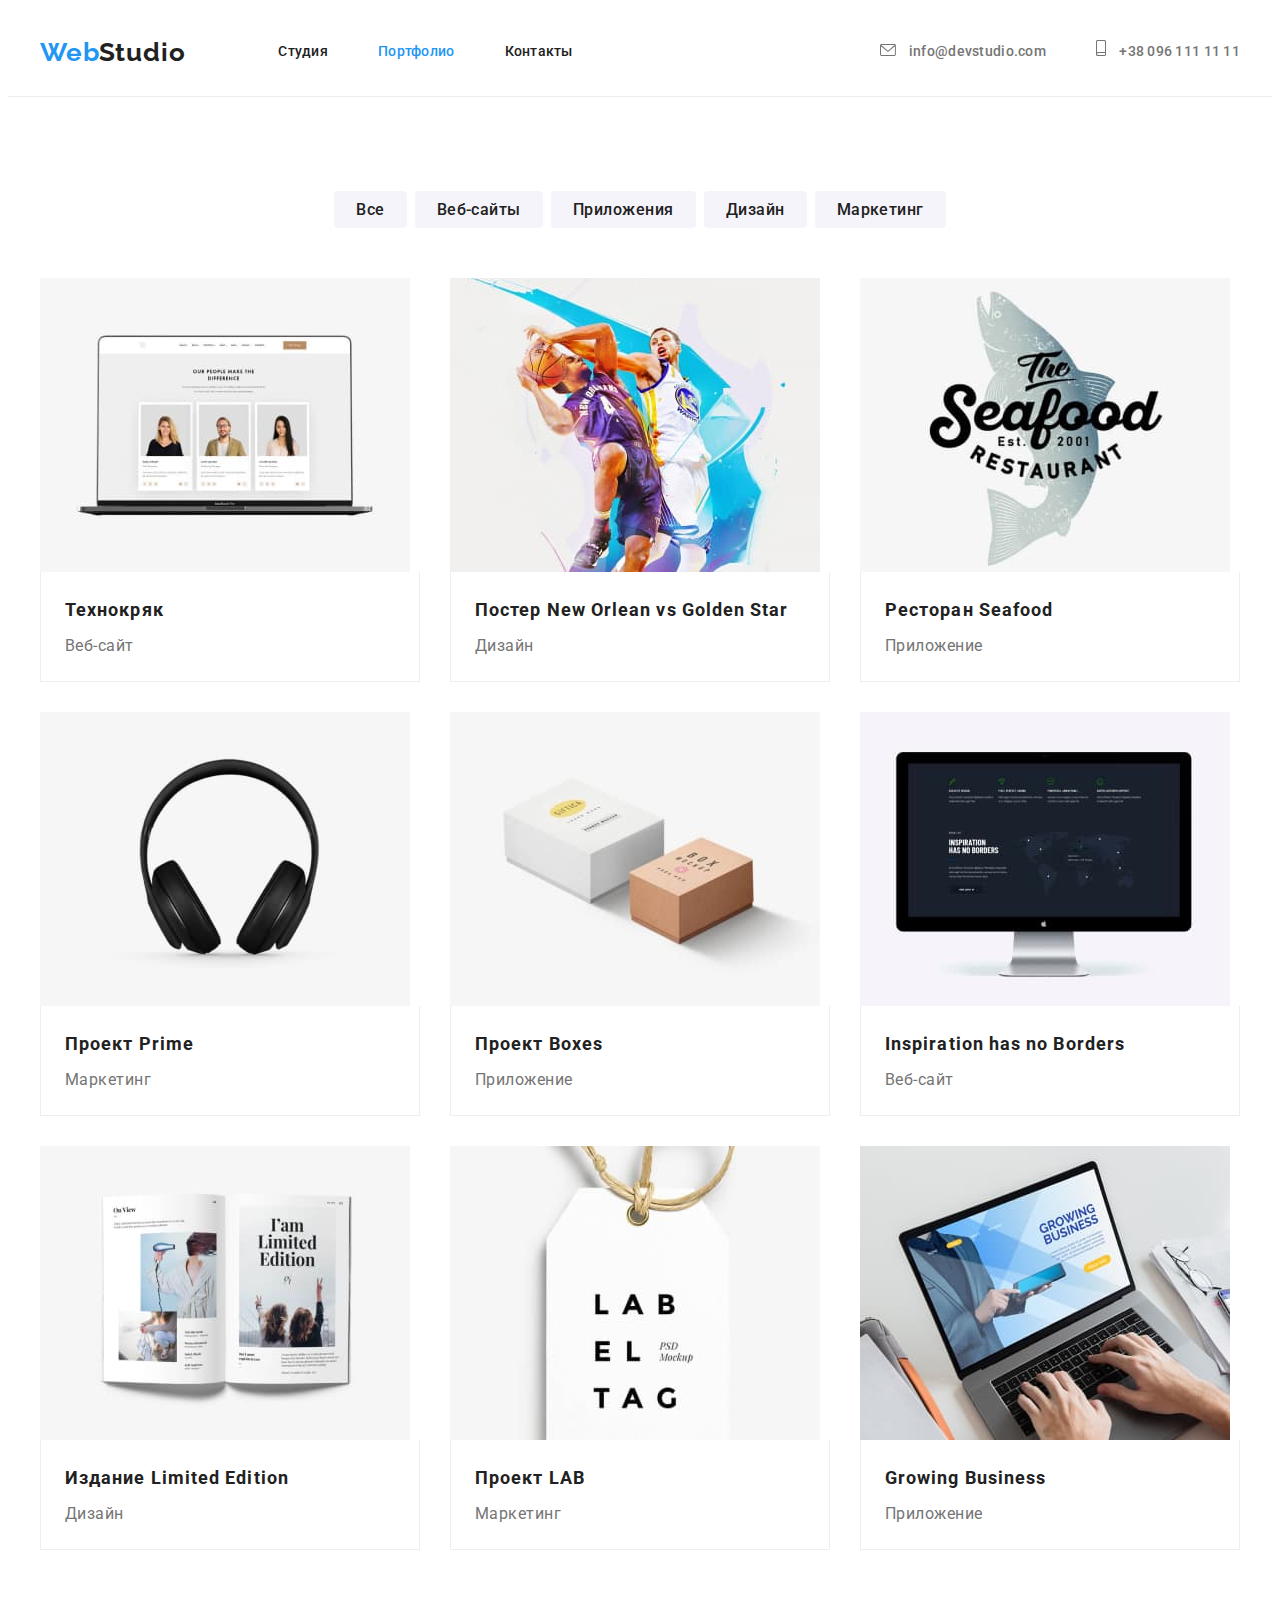
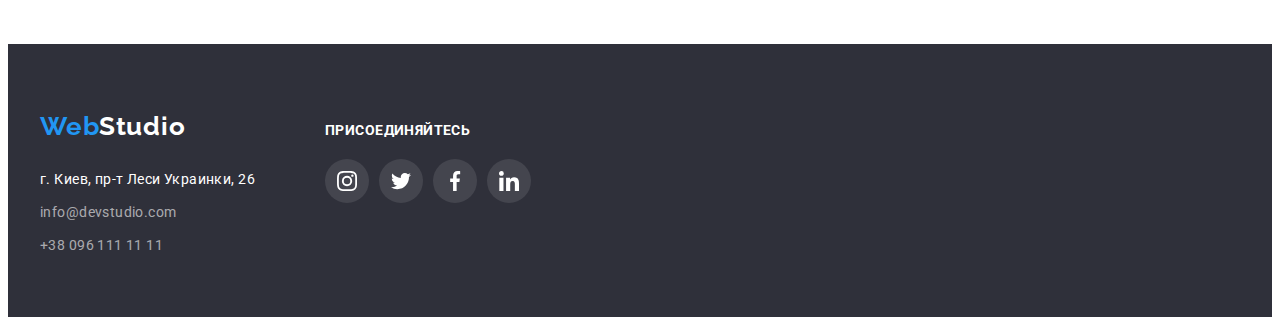
==== portfolio.html @ 568bda75 "Начало работы" ====
<!DOCTYPE html>
<html lang="en">
  <head>
    <meta charset="UTF-8" />
    <meta http-equiv="X-UA-Compatible" content="IE=edge" />
    <meta name="viewport" content="width=device-width, initial-scale=1.0" />
    <title>Portfolio</title>
    <link
      href="https://fonts.googleapis.com/css2?family=Montserrat:wght@400;700&family=Raleway:wght@700&family=Roboto:wght@400;500;700;900&display=swap"
      rel="stylesheet"
    />
    <link
      rel="stylesheet"
      href="https://cdnjs.cloudflare.com/ajax/libs/modern-normalize/1.1.0/modern-normalize.min.css"
      integrity="sha512-wpPYUAdjBVSE4KJnH1VR1HeZfpl1ub8YT/NKx4PuQ5NmX2tKuGu6U/JRp5y+Y8XG2tV+wKQpNHVUX03MfMFn9Q=="
      crossorigin="anonymous"
      referrerpolicy="no-referrer"
    />
    <link rel="stylesheet" href="./css/styles.css" />
  </head>
  <body>
    <header class="header-page">
      <div class="conteiner main-nav">
        <nav class="site-nav">
          <a href="./index.html" class="logo">
            <span class="first-name">Web</span>
            <span class="second-name">Studio</span>
          </a>
          <ul class="nav-text">
            <li class="item">
              <a href="./index.html" class="link">Студия</a>
            </li>
            <li class="item">
              <a href="./portfolio.html" class="link current">Портфолио</a>
            </li>
            <li class="item"><a href="" class="link">Контакты</a></li>
          </ul>
        </nav>
        <div>
          <ul class="contacts">
            <li class="item">
              <a href="mailto:info@devstudio.com" class="contacts-link icon-envelope"
                >
                <svg class="envelope">
                      <use href="./images/icons/icons.svg#icon-envelope"></use>
                    </svg> 
                info@devstudio.com</a
              >
            </li>
            <li class="item">
              <a href="tel:+380961111111" class="contacts-link icon-smartphone"
                >
                <svg class="smartphone">
                      <use href="./images/icons/icons.svg#icon-smartphone"></use>
                    </svg> 
                +38 096 111 11 11</a
              >
            </li>
          </ul>
        </div>
      </div>
    </header>
    <main>
      <section class="filter-page">
        <div class="conteiner button-box">
          <h1 class="filter visually-hidden">Фильтр</h1>
          <ul class="filter-list">
            <li class="version">
              <button type="button" class="filter-items">Все</button>
            </li>
            <li class="version">
              <button type="button" class="filter-items">Веб-сайты</button>
            </li>
            <li class="version">
              <button type="button" class="filter-items">Приложения</button>
            </li>
            <li class="version">
              <button type="button" class="filter-items">Дизайн</button>
            </li>
            <li class="version">
              <button type="button" class="filter-items">Маркетинг</button>
            </li>
          </ul>

          <h2 class="work visually-hidden">Наши работы</h2>
          <ul class="filter-card">
            <li class="card-item">
              <a href="./index.html">
                <img
                  src="./images/portfolio-img/img1.jpg"
                  alt="Ноутбук с загруженым сайтом"
                  width="370"
                />
                <div class="card-descripcion">
                  <h2 class="filter-name">Технокряк</h2>
                  <p class="filter-text">Веб-сайт</p>
                </div>
              </a>
            </li>
            <li class="card-item">
              <a href="./index.html" class="work-card">
                <img
                  src="./images/portfolio-img/img2.jpg"
                  alt="Постер 2 баскетболиста"
                  width="370"
                />
                <div class="card-descripcion">
                  <h2 class="filter-name">Постер New Orlean vs Golden Star</h2>
                  <p class="filter-text">Дизайн</p>
                </div>
              </a>
            </li>
            <li class="card-item">
              <a href="./index.html" class="work-card">
                <img
                  src="./images/portfolio-img/img3.jpg"
                  alt="Логотип ресторана"
                  width="370"
                />
                <div class="card-descripcion">
                  <h2 class="filter-name">Ресторан Seafood</h2>
                  <p class="filter-text">Приложение</p>
                </div>
              </a>
            </li>
            <li class="card-item">
              <a href="./index.html" class="work-card">
                <img
                  src="./images/portfolio-img/img4.jpg"
                  alt="Наушники"
                  width="370"
                />
                <div class="card-descripcion">
                  <h2 class="filter-name">Проект Prime</h2>
                  <p class="filter-text">Маркетинг</p>
                </div>
              </a>
            </li>
            <li class="card-item">
              <a href="./index.html" class="work-card">
                <img
                  src="./images/portfolio-img/img5.jpg"
                  alt="Серая и белая коробка"
                  width="370"
                />
                <div class="card-descripcion">
                  <h2 class="filter-name">Проект Boxes</h2>
                  <p class="filter-text">Приложение</p>
                </div>
              </a>
            </li>
            <li class="card-item">
              <a href="./index.html" class="work-card">
                <img
                  src="./images/portfolio-img/img6.jpg"
                  alt="Монитор с загруженым сайтом"
                  width="370"
                />
                <div class="card-descripcion">
                  <h2 class="filter-name">Inspiration has no Borders</h2>
                  <p class="filter-text">Веб-сайт</p>
                </div>
              </a>
            </li>
            <li class="card-item">
              <a href="./index.html" class="work-card">
                <img
                  src="./images/portfolio-img/img7.jpg"
                  alt="Брошура с картинками "
                  width="370"
                />
                <div class="card-descripcion">
                  <h2 class="filter-name">Издание Limited Edition</h2>
                  <p class="filter-text">Дизайн</p>
                </div>
              </a>
            </li>
            <li class="card-item">
              <a href="./index.html" class="work-card">
                <img
                  src="./images/portfolio-img/img8.jpg"
                  alt="Пример етикетки"
                  width="370"
                />
                <div class="card-descripcion">
                  <h2 class="filter-name">Проект LAB</h2>
                  <p class="filter-text">Маркетинг</p>
                </div>
              </a>
            </li>
            <li class="card-item">
              <a href="./index.html" class="work-card">
                <img
                  src="./images/portfolio-img/img9.jpg"
                  alt="Ноутбук с открытым приложением"
                  width="370"
                />
                <div class="card-descripcion">
                  <h2 class="filter-name">Growing Business</h2>
                  <p class="filter-text">Приложение</p>
                </div>
              </a>
            </li>
          </ul>
        </div>
      </section>
    </main>

    <footer class="bottom-of-page">
      <div class="conteiner footer-page">
        <div class="footer-page-item">
          <a href="./index.html" class="footer-logo">
            <span class="first-name">Web</span>
            <span class="second-white-name">Studio</span>
          </a>
          <address class="footer-address">
            <ul>
              <li class="footer-link">
                <a
                  href="https://goo.gl/maps/RnnbkNrS6wdJZtrh9"
                  class="map-link"
                  target="_blank"
                  rel="noopener nofollow noreferrer"
                  >г. Киев, пр-т Леси Украинки, 26</a
                >
              </li>
              <li class="footer-link">
                <a href="mailto:info@devstudio.com" class="contacts-link-fut"
                  >info@devstudio.com</a
                >
              </li>
              <li class="footer-link">
                <a href="tel:+380961111111" class="contacts-link-fut"
                  >+38 096 111 11 11</a
                >
              </li>
            </ul>
          </address>
        </div>
        <div class="footer-page-item">
          <h3 class="join">присоединяйтесь</h3>
          <ul class="footer-soc-list">
            <li class="footer-soc-item">
              <a href="" class="footer-soc-link">
                <svg class="footer-soc-icon" width="20" height="20">
                  <use href="./images/icons/icons.svg#icon-instagram"></use>
                </svg>
              </a>
            </li>
            <li class="footer-soc-item">
              <a class="footer-soc-link" href="">
                <svg class="footer-soc-icon" width="20" height="20">
                  <use href="./images/icons/icons.svg#icon-twitter"></use>
                </svg>
              </a>
            </li>
            <li class="footer-soc-item">
              <a class="footer-soc-link" href="">
                <svg class="footer-soc-icon" width="20" height="20">
                  <use href="./images/icons/icons.svg#icon-facebook"></use>
                </svg>
              </a>
            </li>
            <li class="footer-soc-item">
              <a class="footer-soc-link" href="">
                <svg class="footer-soc-icon" width="20" height="20">
                  <use href="./images/icons/icons.svg#icon-linkedin"></use>
                </svg>
              </a>
            </li>
          </ul>
        </div>
      </div>
    </footer>
  </body>
</html>
---- css/styles.css ----
/* ---ТИПОГРАФИЯ--- */
/* вторичный цвет текста, заголовки color: #212121;  --secondary-text-color: #212121;*/
/* цвет контактов футере color:  --secondary-contacts-color: rgba(255, 255, 255, 0.6); */
/* основной цвет текста (параграфы) color:#757575  --primary-text-color--*/
/* цвет  текста при ховер color: --accent-color-text: #2196F3; */

/* ---ЦВЕТОГРАФИЯ--- */
/* цет секции герой и футер background:  --background-secondery-color: #2F303A; */
/* основной цвет на странице студии и портфолио background:  --primari-bacground-color: #ffffff; */
/* цвет секции с работниками background: ---bacground-staff-color: #F5F4FA; */
/* цвет кнопки при hover: --bacground-hover-button:#188ce8; */
/* цвет рамки хедера --bordter-color: #ececec; */

/* ---ГЕОМЕТРИЯ--- */
/* отступы между карточками портфолио: --card-gap: 20px; */
/* рамка карточек в портфолио : --border-portfolio: 1px solid rgba(238, 238, 238, 1); */
:root {
  --primary-text-color: #757575;
  --primari-bacground-color: #ffffff;
  --background-secondery-color: #2f303a;
  --bacground-staff-color: #f5f4fa;
  --accent-color-text: #2196f3;
  --secondary-text-color: #212121;
  --secondary-contacts-color: rgba(255, 255, 255, 0.6);
  --bacground-hover-button: #188ce8;
  --border-color: #ececec;
  --card-gap: 30px;
  --border-portfolio: 1px solid rgba(238, 238, 238, 1);
}

body {
  font-family: Roboto, sans-serif;
  font-weight: 400;
  font-size: 14px;
  letter-spacing: 0.03em;

  background-color: var(--primari-bacground-color);
  color: var(--primary-text-color);
}

a {
  font-style: normal;
  text-decoration: none;
}
h1,
h2,
h3,
h4,
h5,
h6 {
  margin-top: 0px;
  margin-bottom: 0px;
}
p {
  margin-top: 0px;
  margin-bottom: 0px;
}
ul {
  list-style: none;
  padding-left: 0px;
  margin-top: 0px;
  margin-bottom: 0px;
}
img {
  display: block;
  max-width: 100%;
  height: auto;
}

.section {
  padding-top: 94px;
  padding-bottom: 94px;
}

/* ----HEADER---- */
/* логотип */

.first-name,
.second-name,
.second-white-name {
  font-family: "Raleway";
  font-weight: 700;
  font-size: 26px;
  line-height: 1.7;
  letter-spacing: 0.03em;

  width: 145px;
}

.first-name {
  color: #2196f3;
  margin-right: -4px;
}
.second-name {
  color: var(--secondary-text-color);
}
.second-white-name {
  color: var(--primari-bacground-color);
}

/* ссылки на страницы */
.link {
  color: var(--secondary-text-color);
}
.site-nav,
.link:hover,
.site-nav,
.link:focus {
  color: var(--accent-color-text);
}

.site-nav .link.current {
  color: var(--accent-color-text);
}
.site-nav,
.contacts {
  font-weight: 500;
  font-size: 14px;
  line-height: 1.7;
  letter-spacing: 0.02em;
}

/* ссылки на контакты */
.contacts-link,
.contacts-link-fut,
.map-link {
  line-height: 1.7;
  list-style: none;
}
.contacts-link {
  color: var(--primary-text-color);
}

.contacts-link-fut {
  color: var(--secondary-contacts-color);
}

.contacts-link:hover {
  color: var(--accent-color-text);
}
.contacts-link:focus {
  color: var(--accent-color-text);
}
.contacts-link-fut:hover,
.contacts-link-fut:focus {
  color: var(--accent-color-text);
}

.map-link {
  color: var(--primari-bacground-color);
}
.map-link:hover,
.map-link:focus {
  color: var(--accent-color-text);
}

.conteiner {
  width: 1200px;
  padding-right: 15px;
  padding-left: 15px;
  margin-right: auto;
  margin-left: auto;
}
.main-nav {
  display: flex;
  align-items: center;
}
.header-page {
  border-bottom: 1px solid var(--border-color);
  /* фиксация хедера при прокрутке */
  /* position: fixed;
  top: 0;
  z-index: 100;
  width: 100%;
  background-color: white; */
}
.site-nav {
  display: flex;
  align-items: center;
  margin-right: auto;
}
.nav-text {
  display: flex;
  padding-left: 0;
  margin-left: 93px;
}

.nav-text .item + .item {
  margin-left: 50px;
}
/* .nav-text .item:not(:last-child) {
    margin-right : 50px;
} */

.item .link {
  display: block;
  padding-top: 32px;
  padding-bottom: 32px;
}
/* .contacts-link {
  display: block;
  padding-top: 32px;
    padding-bottom: 32px;
} */
.contacts {
  display: flex;
  padding-left: 0px;
}
.contacts .item + .item {
  margin-left: 50px;
}
/* --ICON-HEADER-- */
.envelope {
  width: 16px;
  height: 12px;
  margin-right: 10px;
  fill: var(--primary-text-color);
}

.smartphone {
  width: 10px;
  height: 16px;
  margin-right: 10px;
  fill: var(--primary-text-color);
}

.icon-envelope:hover .envelope,
.icon-envelope:focus .envelope {
  fill: var(--accent-color-text);
}

.icon-smartphone:hover .smartphone,
.icon-smartphone:focus .smartphone {
  fill: var(--accent-color-text);
}

/* ----HERO---- */
.hero {
  text-align: center;
  background-color: var(--background-secondery-color);
  padding-top: 200px;
  padding-bottom: 200px;
}

.hero-title {
  margin-bottom: 30px;

  font-weight: 900;
  font-size: 44px;
  line-height: 1.4;
  text-align: center;
  letter-spacing: 0.06em;
  text-transform: uppercase;

  color: var(--primari-bacground-color);
}
.hero-button {
  padding-top: 10px;
  padding-right: 32px;
  padding-bottom: 10px;
  padding-left: 32px;
  border-radius: 4px;
  border: none;
  font-weight: 700;
  font-size: 16px;
  line-height: 1.9;
  letter-spacing: 0.06em;
  background-color: var(--accent-color-text);
  color: var(--primari-bacground-color);
  cursor: pointer;
}
.hero-button:hover,
.hero-button:focus {
  background-color: var(--bacground-hover-button);
}
.hero {
  max-width: 1600px;
  margin-right: auto;
  margin-left: auto;
  background-repeat: no-repeat;
  background-image: linear-gradient(
      to right,
      rgba(47, 48, 58, 0.4),
      rgba(47, 48, 58, 0.4)
    ),
    url(../images/background-image/hero-bg.jpg);
  background-size: cover;
}

/*  CONTEINER-FEATURES */
.features-page {
  padding-top: 94px;
  padding-bottom: 94px;
}
.visually-hidden {
  position: absolute;
  width: 1px;
  height: 1px;
  margin: -1px;
  border: 0;
  padding: 0;
  white-space: nowrap;
  clip-path: inset(100%);
  clip: rect(0 0 0 0);
  overflow: hidden;
}
.features-item {
  display: flex;
  line-height: 1.7;
}

.features-text {
  width: 270px;
}
.features-text:not(:last-child) {
  margin-right: 30px;
}

.features-title {
  margin-bottom: 10px;

  font-weight: 700;
  font-size: 14px;
  line-height: 1.7;
  letter-spacing: 0.03em;
  text-transform: uppercase;

  color: var(--secondary-text-color);
}

/* --FEATURES-ICON */

.features-icon {
  width: 270px;
  height: 120px;
  margin-bottom: 30px;
  display: inline-flex;
  justify-content: center;
  align-items: center;
  background: #f5f4fa;
  border-radius: 4px;
}

/*  ---MAIN--- */
.specialization {
  margin-bottom: 50px;
}

.specialization-page {
  padding-bottom: 94px;
}

.pictures {
  display: flex;
}
.pictures-items:not(:last-child) {
  margin-right: 30px;
}

.features,
.specialization,
.staff,
.clients-title {
  font-weight: 700;
  font-size: 36px;
  line-height: 1.16;
  text-align: center;
  letter-spacing: 0.03em;

  color: #212121;
}
/* ---STAFF--- */

.staff-items {
  display: flex;
}
/* .staff-items > .list-of-staff {
 
} */
.list-of-staff:not(:last-child) {
  margin-right: 30px;
}
.list-of-staff {
  /* border-right: 1px solid var(--borter-color);
  border-bottom: 1px solid var(--borter-color);
  border-left: 1px solid var(--borter-color);
  border-bottom-right-radius: 4px;
  border-bottom-left-radius: 4px; */
  box-shadow: 0px 1px 3px rgba(0, 0, 0, 0.12), 0px 1px 1px rgba(0, 0, 0, 0.14),
    0px 2px 1px rgba(0, 0, 0, 0.2);
  border-radius: 0px 0px 4px 4px;
  background: var(--primari-bacground-color);
}
.staff {
  margin-bottom: 50px;
}
.staff-name {
  margin-bottom: 10px;

  font-weight: 500;
  font-size: 16px;
  line-height: 1.18;
  text-align: center;
  letter-spacing: 0.03em;

  color: #212121;
}
.staff-position {
  font-size: 16px;
  line-height: 1.18;
  text-align: center;
  letter-spacing: 0.03em;
}

.staff-content {
  padding-top: 30px;
  margin-bottom: 16px;
}

.staff-list {
  background: var(--bacground-staff-color);
}

.staff-soc-list {
  display: flex;
  justify-content: center;
  padding-bottom: 30px;
}

.staff-soc-item + .staff-soc-item {
  margin-left: 10px;
}

.staff-soc-link {
  width: 44px;
  height: 44px;
  background-color: #ffffff;
  border-radius: 50%;
  display: flex;
  justify-content: center;
  align-items: center;
  color: var(--primary-text-color);
}

.staff-soc-icon {
  fill: currentColor;
}

.staff-soc-link:hover,
.staff-soc-link:focus {
  background-color: var(--accent-color-text);
  color: var(--primari-bacground-color);
}

/* --CLIENTS-- */

.clients-icon {
  display: flex;
  justify-content: center;
}

.clients-title {
  margin-bottom: 50px;
}

.icon-item + .icon-item {
  margin-left: 30px;
}
.client-link {
  width: 170px;
  height: 92px;
  background-color: #ffffff;
  border-radius: 4px;
  box-sizing: border-box;
  border: 1px solid #afb1b8;
  display: flex;
  justify-content: center;
  align-items: center;
  color: var(--primary-text-color);
}
.logo {
  fill: currentColor;
}
.client-link:hover,
.client-link:focus {
  color: var(--accent-color-text);
  border-radius: 4px;
  box-sizing: border-box;
  border: 1px solid var(--accent-color-text);
}

/* ---FOOTER--- */

.footer-logo {
  display: block;
  margin-bottom: 20px;
}

.footer-link:not(:last-child) {
  margin-bottom: 9px;
}

.bottom-of-page {
  padding-top: 60px;
  padding-bottom: 60px;
  background-color: var(--background-secondery-color);
}


/* --FOOTER-ICON-- */
.footer-page {
  display: flex;
  align-items: baseline;
}

.footer-page-item + .footer-page-item {
  margin-left: 70px;
}
.join {
  margin-bottom: 20px;

  font-size: 14px;
  line-height: 1.14;
  letter-spacing: 0.03em;
  text-transform: uppercase;

  color: var(--primari-bacground-color);
}

.footer-soc-list {
  display: flex;
  justify-content: center;
  padding-bottom: 30px;
}

.footer-soc-item + .footer-soc-item {
  margin-left: 10px;
}

.footer-soc-link {
  width: 44px;
  height: 44px;
  background-color: rgba(255, 255, 255, 0.1);
  border-radius: 50%;
  display: flex;
  justify-content: center;
  align-items: center;
  color: var(--primari-bacground-color);
}

.footer-soc-icon {
  fill: currentColor;
}

.footer-soc-link:hover,
.footer-soc-link:focus {
  background-color: var(--accent-color-text);
  color: var(--primari-bacground-color);
}
/* ---PORTFOLIO--- */
.filter-page {
  padding-top: 94px;
  padding-bottom: 94px;
}
.filter-list {
  display: flex;
  justify-content: center;
}
.version + .version {
  margin-left: 8px;
}

.filter-items {
  padding: 6px 22px;
  border-radius: 4px;
  border: none;
  font-family: "Roboto";
  font-style: normal;
  font-weight: 500;
  font-size: 16px;
  line-height: 1.6;
  cursor: pointer;
  letter-spacing: 00.03em;
  text-align: center;
  color: var(--secondary-text-color);
  background-color: var(--bacground-staff-color);
}

.filter-items:hover,
.filter-items:focus {
  color: var(--primari-bacground-color);
  background-color: var(--accent-color-text);
  box-shadow: 0px 3px 1px rgba(0, 0, 0, 0.1), 0px 1px 2px rgba(0, 0, 0, 0.08), 0px 2px 2px rgba(0, 0, 0, 0.12);
}
.filter-name {
  margin-bottom: 4px;

  font-weight: 700;
  font-size: 18px;
  line-height: 2;
  letter-spacing: 0.06em;

  color: var(--secondary-text-color);
}
.filter-text {
  font-size: 16px;
  line-height: 1.8;
  letter-spacing: 0.03em;

  color: var(--primary-text-color);
}
.filter-list {
  margin-bottom: 50px;
}
.filter-card {
  display: flex;
  flex-wrap: wrap;
  margin-top: calc(-1 * var(--card-gap));
  margin-left: calc(-1 * var(--card-gap));
}
.filter-card > .card-item {
  flex-basis: calc(100% / 3 - var(--card-gap));
  margin-top: var(--card-gap);
  margin-left: var(--card-gap);
}

.card-descripcion {
  padding: 20px 24px;
  border-right: var(--border-portfolio);
  border-bottom: var(--border-portfolio);
  border-left: var(--border-portfolio);
}
.card-item:hover,
.card-item:focus {
  box-shadow: 0px 1px 1px rgba(0, 0, 0, 0.12), 0px 4px 4px rgba(0, 0, 0, 0.06),
    1px 4px 6px rgba(0, 0, 0, 0.16);
}
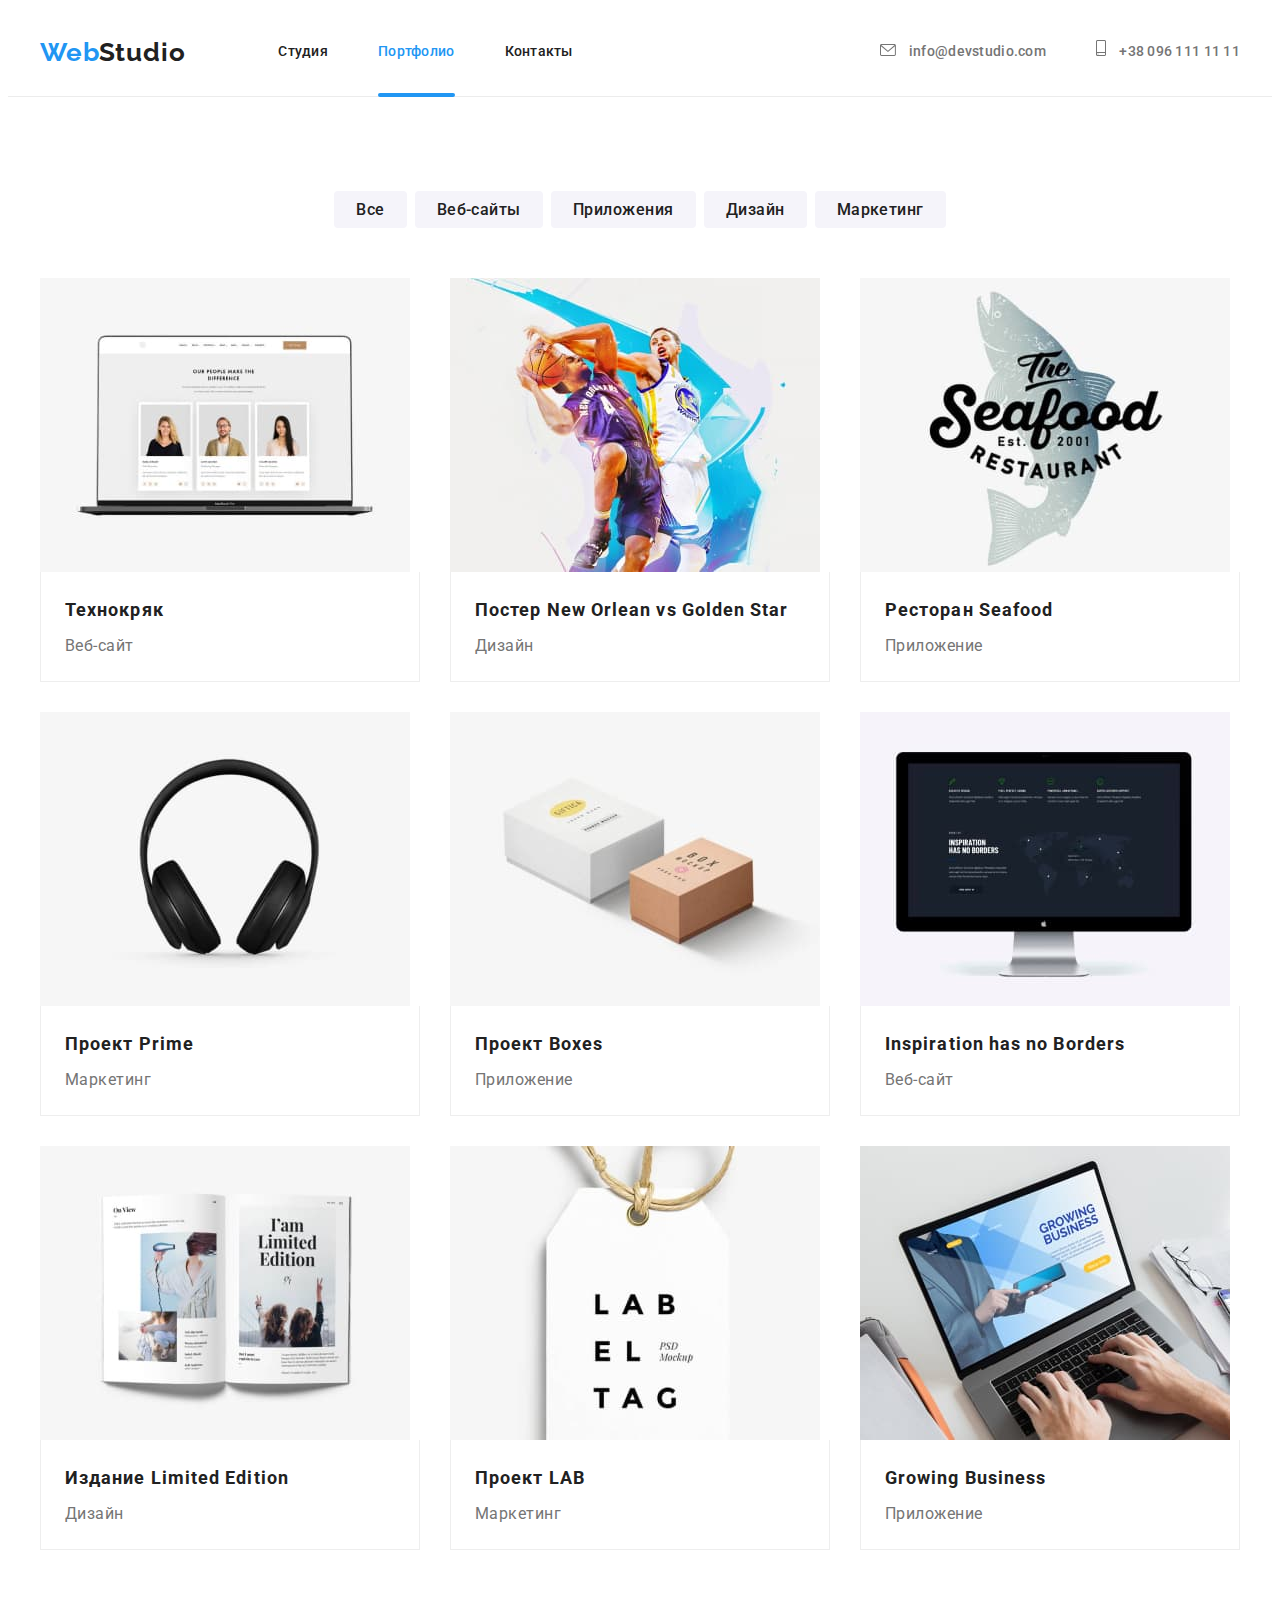
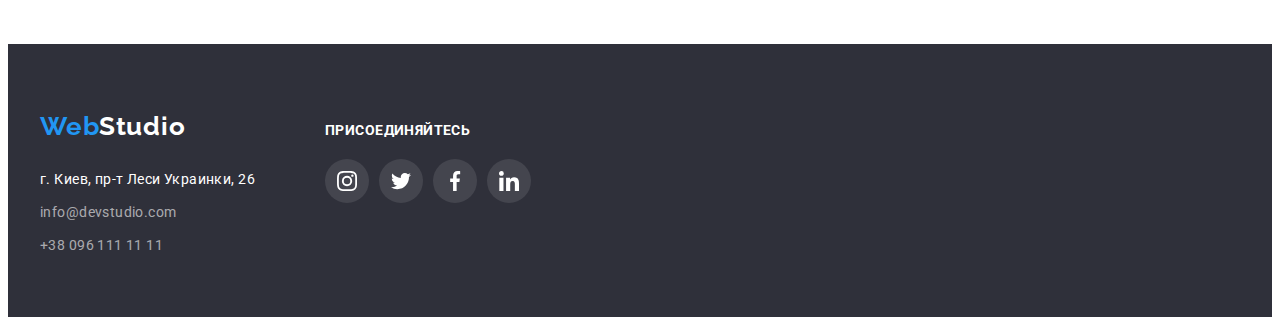
==== commit 800bde18: "почти готово. без модалки" ====
--- a/portfolio.html
+++ b/portfolio.html
@@ -39,20 +39,21 @@
         <div>
           <ul class="contacts">
             <li class="item">
-              <a href="mailto:info@devstudio.com" class="contacts-link icon-envelope"
-                >
+              <a
+                href="mailto:info@devstudio.com"
+                class="contacts-link icon-envelope"
+              >
                 <svg class="envelope">
-                      <use href="./images/icons/icons.svg#icon-envelope"></use>
-                    </svg> 
+                  <use href="./images/icons/icons.svg#icon-envelope"></use>
+                </svg>
                 info@devstudio.com</a
               >
             </li>
             <li class="item">
-              <a href="tel:+380961111111" class="contacts-link icon-smartphone"
-                >
+              <a href="tel:+380961111111" class="contacts-link icon-smartphone">
                 <svg class="smartphone">
-                      <use href="./images/icons/icons.svg#icon-smartphone"></use>
-                    </svg> 
+                  <use href="./images/icons/icons.svg#icon-smartphone"></use>
+                </svg>
                 +38 096 111 11 11</a
               >
             </li>
@@ -85,12 +86,20 @@
           <h2 class="work visually-hidden">Наши работы</h2>
           <ul class="filter-card">
             <li class="card-item">
-              <a href="./index.html">
-                <img
-                  src="./images/portfolio-img/img1.jpg"
-                  alt="Ноутбук с загруженым сайтом"
-                  width="370"
-                />
+              <a href="./index.html" class="work-card">
+                <div class="filter-thumb">
+                  <p class="filter-label">
+                    Ресурс предлагает комплексные предложения с разным уровнем
+                    функционала и сервисов. Все это позволит посетителю получить
+                    исчерпывающие сведения о компании или частном лице.
+                  </p>
+
+                  <img
+                    src="./images/portfolio-img/img1.jpg"
+                    alt="Ноутбук с загруженым сайтом"
+                    width="370"
+                  />
+                </div>
                 <div class="card-descripcion">
                   <h2 class="filter-name">Технокряк</h2>
                   <p class="filter-text">Веб-сайт</p>
@@ -99,11 +108,19 @@
             </li>
             <li class="card-item">
               <a href="./index.html" class="work-card">
-                <img
-                  src="./images/portfolio-img/img2.jpg"
-                  alt="Постер 2 баскетболиста"
-                  width="370"
-                />
+                <div class="filter-thumb">
+                  <p class="filter-label">
+                    Ресурс предлагает комплексные предложения с разным уровнем
+                    функционала и сервисов. Все это позволит посетителю получить
+                    исчерпывающие сведения о компании или частном лице.
+                  </p>
+
+                  <img
+                    src="./images/portfolio-img/img2.jpg"
+                    alt="Постер 2 баскетболиста"
+                    width="370"
+                  />
+                </div>
                 <div class="card-descripcion">
                   <h2 class="filter-name">Постер New Orlean vs Golden Star</h2>
                   <p class="filter-text">Дизайн</p>
@@ -112,11 +129,19 @@
             </li>
             <li class="card-item">
               <a href="./index.html" class="work-card">
-                <img
-                  src="./images/portfolio-img/img3.jpg"
-                  alt="Логотип ресторана"
-                  width="370"
-                />
+                <div class="filter-thumb">
+                  <p class="filter-label">
+                    Ресурс предлагает комплексные предложения с разным уровнем
+                    функционала и сервисов. Все это позволит посетителю получить
+                    исчерпывающие сведения о компании или частном лице.
+                  </p>
+
+                  <img
+                    src="./images/portfolio-img/img3.jpg"
+                    alt="Логотип ресторана"
+                    width="370"
+                  />
+                </div>
                 <div class="card-descripcion">
                   <h2 class="filter-name">Ресторан Seafood</h2>
                   <p class="filter-text">Приложение</p>
@@ -125,11 +150,19 @@
             </li>
             <li class="card-item">
               <a href="./index.html" class="work-card">
-                <img
-                  src="./images/portfolio-img/img4.jpg"
-                  alt="Наушники"
-                  width="370"
-                />
+                <div class="filter-thumb">
+                  <p class="filter-label">
+                    Ресурс предлагает комплексные предложения с разным уровнем
+                    функционала и сервисов. Все это позволит посетителю получить
+                    исчерпывающие сведения о компании или частном лице.
+                  </p>
+
+                  <img
+                    src="./images/portfolio-img/img4.jpg"
+                    alt="Наушники"
+                    width="370"
+                  />
+                </div>
                 <div class="card-descripcion">
                   <h2 class="filter-name">Проект Prime</h2>
                   <p class="filter-text">Маркетинг</p>
@@ -138,11 +171,19 @@
             </li>
             <li class="card-item">
               <a href="./index.html" class="work-card">
-                <img
-                  src="./images/portfolio-img/img5.jpg"
-                  alt="Серая и белая коробка"
-                  width="370"
-                />
+                <div class="filter-thumb">
+                  <p class="filter-label">
+                    Ресурс предлагает комплексные предложения с разным уровнем
+                    функционала и сервисов. Все это позволит посетителю получить
+                    исчерпывающие сведения о компании или частном лице.
+                  </p>
+
+                  <img
+                    src="./images/portfolio-img/img5.jpg"
+                    alt="Серая и белая коробка"
+                    width="370"
+                  />
+                </div>
                 <div class="card-descripcion">
                   <h2 class="filter-name">Проект Boxes</h2>
                   <p class="filter-text">Приложение</p>
@@ -151,11 +192,19 @@
             </li>
             <li class="card-item">
               <a href="./index.html" class="work-card">
-                <img
-                  src="./images/portfolio-img/img6.jpg"
-                  alt="Монитор с загруженым сайтом"
-                  width="370"
-                />
+                <div class="filter-thumb">
+                  <p class="filter-label">
+                    Ресурс предлагает комплексные предложения с разным уровнем
+                    функционала и сервисов. Все это позволит посетителю получить
+                    исчерпывающие сведения о компании или частном лице.
+                  </p>
+
+                  <img
+                    src="./images/portfolio-img/img6.jpg"
+                    alt="Монитор с загруженым сайтом"
+                    width="370"
+                  />
+                </div>
                 <div class="card-descripcion">
                   <h2 class="filter-name">Inspiration has no Borders</h2>
                   <p class="filter-text">Веб-сайт</p>
@@ -164,11 +213,19 @@
             </li>
             <li class="card-item">
               <a href="./index.html" class="work-card">
-                <img
-                  src="./images/portfolio-img/img7.jpg"
-                  alt="Брошура с картинками "
-                  width="370"
-                />
+                <div class="filter-thumb">
+                  <p class="filter-label">
+                    Ресурс предлагает комплексные предложения с разным уровнем
+                    функционала и сервисов. Все это позволит посетителю получить
+                    исчерпывающие сведения о компании или частном лице.
+                  </p>
+
+                  <img
+                    src="./images/portfolio-img/img7.jpg"
+                    alt="Брошура с картинками "
+                    width="370"
+                  />
+                </div>
                 <div class="card-descripcion">
                   <h2 class="filter-name">Издание Limited Edition</h2>
                   <p class="filter-text">Дизайн</p>
@@ -177,11 +234,19 @@
             </li>
             <li class="card-item">
               <a href="./index.html" class="work-card">
-                <img
-                  src="./images/portfolio-img/img8.jpg"
-                  alt="Пример етикетки"
-                  width="370"
-                />
+                <div class="filter-thumb">
+                  <p class="filter-label">
+                    Ресурс предлагает комплексные предложения с разным уровнем
+                    функционала и сервисов. Все это позволит посетителю получить
+                    исчерпывающие сведения о компании или частном лице.
+                  </p>
+
+                  <img
+                    src="./images/portfolio-img/img8.jpg"
+                    alt="Пример етикетки"
+                    width="370"
+                  />
+                </div>
                 <div class="card-descripcion">
                   <h2 class="filter-name">Проект LAB</h2>
                   <p class="filter-text">Маркетинг</p>
@@ -190,11 +255,19 @@
             </li>
             <li class="card-item">
               <a href="./index.html" class="work-card">
-                <img
-                  src="./images/portfolio-img/img9.jpg"
-                  alt="Ноутбук с открытым приложением"
-                  width="370"
-                />
+                <div class="filter-thumb">
+                  <p class="filter-label">
+                    Ресурс предлагает комплексные предложения с разным уровнем
+                    функционала и сервисов. Все это позволит посетителю получить
+                    исчерпывающие сведения о компании или частном лице.
+                  </p>
+
+                  <img
+                    src="./images/portfolio-img/img9.jpg"
+                    alt="Ноутбук с открытым приложением"
+                    width="370"
+                  />
+                </div>
                 <div class="card-descripcion">
                   <h2 class="filter-name">Growing Business</h2>
                   <p class="filter-text">Приложение</p>
--- a/css/styles.css
+++ b/css/styles.css
@@ -14,6 +14,9 @@
 /* ---ГЕОМЕТРИЯ--- */
 /* отступы между карточками портфолио: --card-gap: 20px; */
 /* рамка карточек в портфолио : --border-portfolio: 1px solid rgba(238, 238, 238, 1); */
+/* --transition-duration: 250ms; */
+/* --transition-timing-function: cubic-bezier(0.4, 0, 0.2, 1); */
+
 :root {
   --primary-text-color: #757575;
   --primari-bacground-color: #ffffff;
@@ -26,6 +29,8 @@
   --border-color: #ececec;
   --card-gap: 30px;
   --border-portfolio: 1px solid rgba(238, 238, 238, 1);
+  --transition-duration: 250ms;
+  --transition-timing-function: cubic-bezier(0.4, 0, 0.2, 1);
 }
 
 body {
@@ -101,7 +106,9 @@
 /* ссылки на страницы */
 .link {
   color: var(--secondary-text-color);
-}
+  transition: color var(--transition-duration) var(--transition-timing-function);
+}
+
 .site-nav,
 .link:hover,
 .site-nav,
@@ -112,6 +119,24 @@
 .site-nav .link.current {
   color: var(--accent-color-text);
 }
+
+.current {
+  position: relative;
+}
+
+.current::after {
+  content: "";
+  display: block;
+  position: absolute;
+  left: 0;
+  bottom: -1px;
+  width: 100%;
+  height: 4px;
+  margin-top: 28px;
+  border-radius: 2px;
+  background: var(--accent-color-text);
+}
+
 .site-nav,
 .contacts {
   font-weight: 500;
@@ -129,10 +154,12 @@
 }
 .contacts-link {
   color: var(--primary-text-color);
+  transition: color var(--transition-duration) var(--transition-timing-function);
 }
 
 .contacts-link-fut {
   color: var(--secondary-contacts-color);
+  transition: color var(--transition-duration) var(--transition-timing-function);
 }
 
 .contacts-link:hover {
@@ -148,6 +175,7 @@
 
 .map-link {
   color: var(--primari-bacground-color);
+  transition: color 250ms cubic-bezier(0.4, 0, 0.2, 1);
 }
 .map-link:hover,
 .map-link:focus {
@@ -215,6 +243,7 @@
   height: 12px;
   margin-right: 10px;
   fill: var(--primary-text-color);
+  transition: fill var(--transition-duration) var(--transition-timing-function);
 }
 
 .smartphone {
@@ -222,6 +251,7 @@
   height: 16px;
   margin-right: 10px;
   fill: var(--primary-text-color);
+  transition: fill var(--transition-duration) var(--transition-timing-function);
 }
 
 .icon-envelope:hover .envelope,
@@ -268,6 +298,8 @@
   background-color: var(--accent-color-text);
   color: var(--primari-bacground-color);
   cursor: pointer;
+  transition: background-color var(--transition-duration)
+    var(--transition-timing-function);
 }
 .hero-button:hover,
 .hero-button:focus {
@@ -357,6 +389,25 @@
   margin-right: 30px;
 }
 
+.thumb {
+  position: relative;
+}
+
+.pictures-label {
+  position: absolute;
+  width: 100%;
+  left: 0;
+  bottom: 0;
+  padding: 27px 0 27px 0;
+  font-size: 14px;
+  line-height: 1.14px;
+  text-align: center;
+  letter-spacing: 0.03em;
+  text-transform: uppercase;
+  color: var(--primari-bacground-color);
+  background: rgba(47, 48, 58, 0.8);
+}
+
 .features,
 .specialization,
 .staff,
@@ -440,6 +491,9 @@
   justify-content: center;
   align-items: center;
   color: var(--primary-text-color);
+  transition: color var(--transition-duration) var(--transition-timing-function),
+    background-color var(--transition-duration)
+      var(--transition-timing-function);
 }
 
 .staff-soc-icon {
@@ -477,6 +531,8 @@
   justify-content: center;
   align-items: center;
   color: var(--primary-text-color);
+  transition: color var(--transition-duration) var(--transition-timing-function),
+    border var(--transition-duration) var(--transition-timing-function);
 }
 .logo {
   fill: currentColor;
@@ -484,8 +540,6 @@
 .client-link:hover,
 .client-link:focus {
   color: var(--accent-color-text);
-  border-radius: 4px;
-  box-sizing: border-box;
   border: 1px solid var(--accent-color-text);
 }
 
@@ -505,7 +559,6 @@
   padding-bottom: 60px;
   background-color: var(--background-secondery-color);
 }
-
 
 /* --FOOTER-ICON-- */
 .footer-page {
@@ -546,6 +599,9 @@
   justify-content: center;
   align-items: center;
   color: var(--primari-bacground-color);
+  transition: color var(--transition-duration) var(--transition-timing-function),
+    background-color var(--transition-duration)
+      var(--transition-timing-function);
 }
 
 .footer-soc-icon {
@@ -584,13 +640,18 @@
   text-align: center;
   color: var(--secondary-text-color);
   background-color: var(--bacground-staff-color);
+  transition: color var(--transition-duration) var(--transition-timing-function),
+    background-color var(--transition-duration)
+      var(--transition-timing-function),
+    box-shadow var(--transition-duration) var(--transition-timing-function);
 }
 
 .filter-items:hover,
 .filter-items:focus {
   color: var(--primari-bacground-color);
   background-color: var(--accent-color-text);
-  box-shadow: 0px 3px 1px rgba(0, 0, 0, 0.1), 0px 1px 2px rgba(0, 0, 0, 0.08), 0px 2px 2px rgba(0, 0, 0, 0.12);
+  box-shadow: 0px 3px 1px rgba(0, 0, 0, 0.1), 0px 1px 2px rgba(0, 0, 0, 0.08),
+    0px 2px 2px rgba(0, 0, 0, 0.12);
 }
 .filter-name {
   margin-bottom: 4px;
@@ -630,8 +691,38 @@
   border-bottom: var(--border-portfolio);
   border-left: var(--border-portfolio);
 }
+.card-item {
+  transition: box-shadow var(--transition-duration)
+    var(--transition-timing-function);
+}
 .card-item:hover,
 .card-item:focus {
   box-shadow: 0px 1px 1px rgba(0, 0, 0, 0.12), 0px 4px 4px rgba(0, 0, 0, 0.06),
     1px 4px 6px rgba(0, 0, 0, 0.16);
 }
+
+.filter-thumb {
+  position: relative;
+  overflow: hidden;
+}
+
+.filter-label {
+  position: absolute;
+  width: 100%;
+  min-height: 100%;
+  left: 0;
+  padding: 63px 24px;
+  font-size: 18px;
+  line-height: 1.5;
+  letter-spacing: 0.03em;
+  color: var(--primari-bacground-color);
+  background: rgba(33, 150, 243, 0.9);
+  transition: transform var(--transition-duration)
+    var(--transition-timing-function);
+  transform: translateY(100%);
+  
+}
+
+.card-item:hover .filter-label {
+  transform: translateY(0%);
+}
